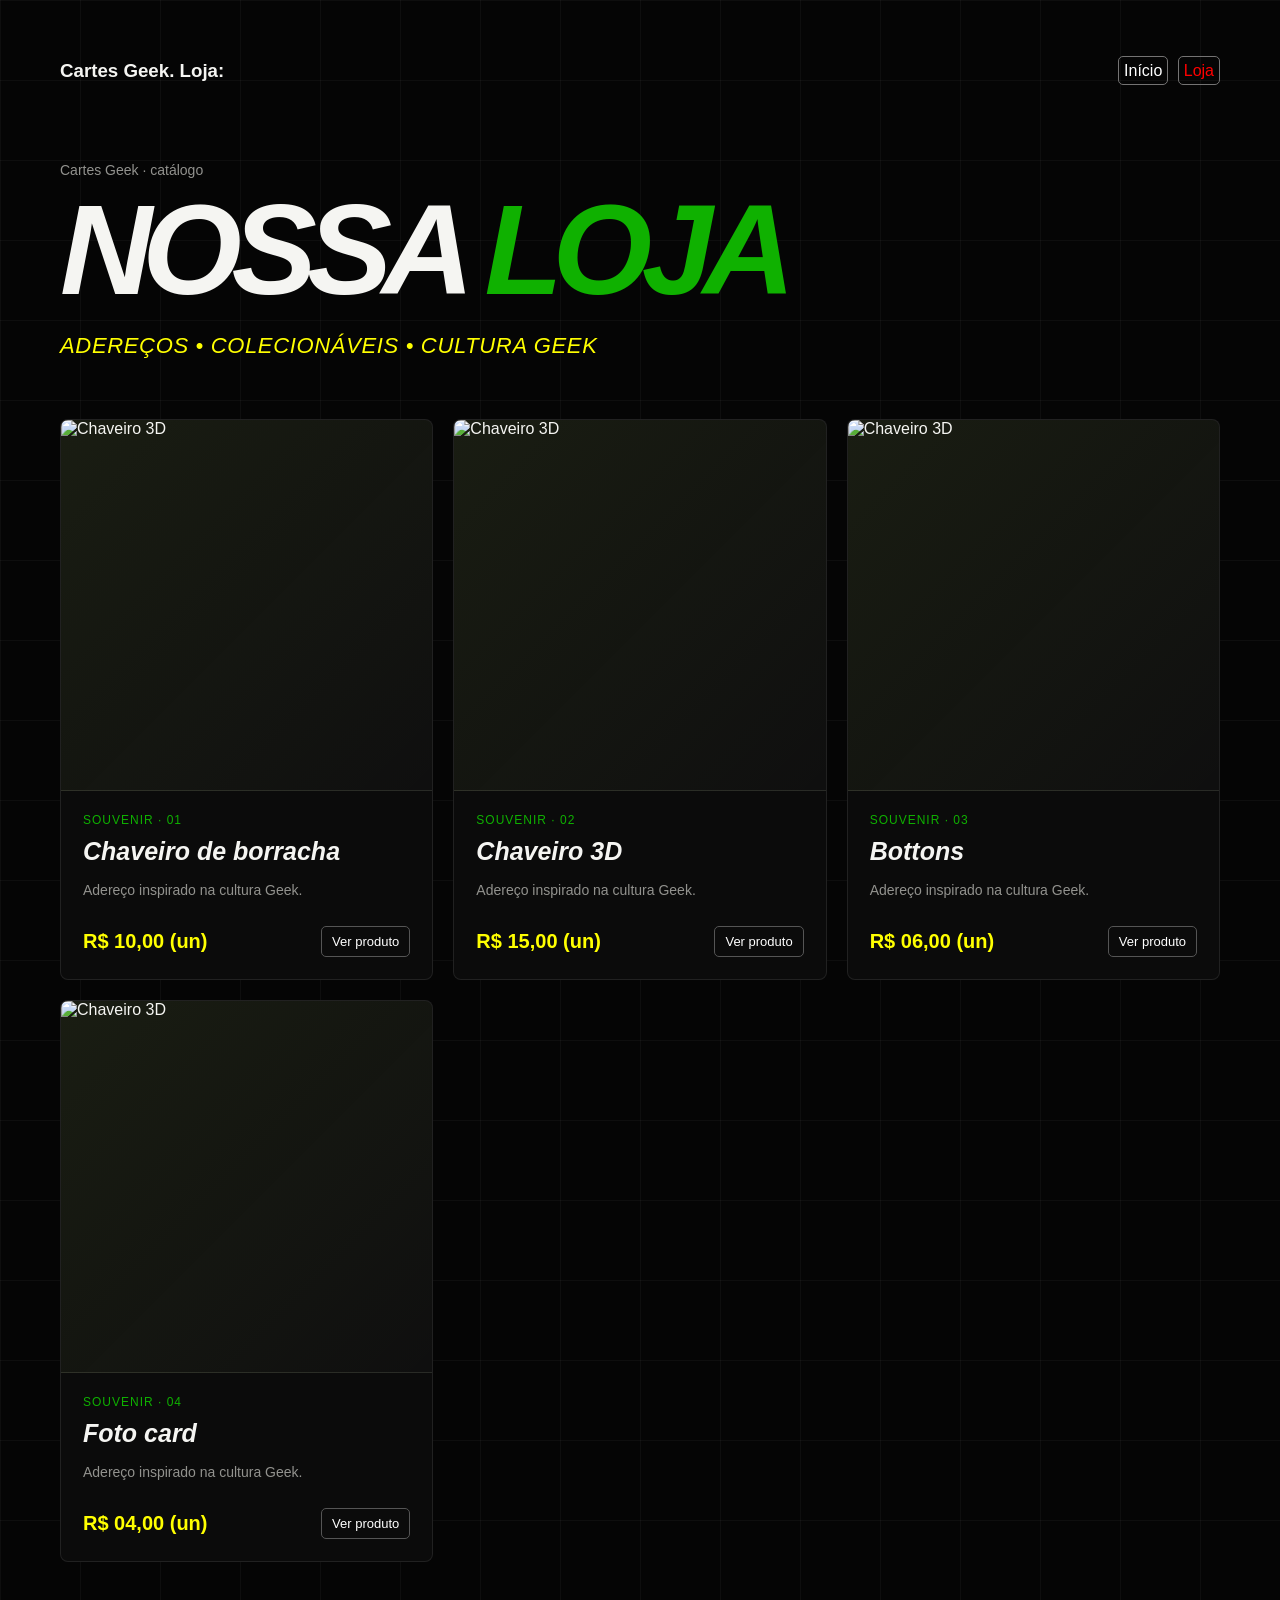
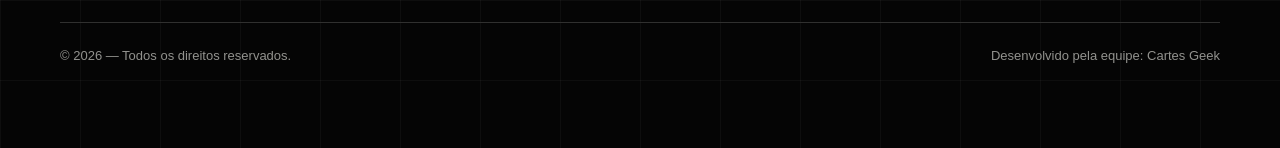
==== loja.html @ a24746be "Add files via upload" ====
<!DOCTYPE html>
<html lang="pt-BR">

<head>
  <meta charset="UTF-8">
  <meta name="viewport" content="width=device-width, initial-scale=1.0">
  
  <link rel="stylesheet" href="loja.css">
  
  <title>Cartes Geek | Loja</title>
</head>

<body>
  
  <!-- =========================
         TOPO
         ========================= -->
  
  <div class="stitle">
    
    <div class="caixa1">
      <h3 class="title">Cartes Geek. Loja:</h3>
    </div>
    
    <div class="caixa2">
      <nav>
        <a href="emprededorismo.html">Início</a>
        
        <a href="loja.html">
          <span class="ppagina">Loja</span>
        </a>
      </nav>
    </div>
    
  </div>
  
  
  <!-- =========================
         CABEÇALHO DA LOJA
         ========================= -->
  
  <main>
    
    <p class="projeto">
      Cartes Geek · catálogo
    </p>
    
    <h1 class="titulo-loja">
      NOSSA <span>LOJA</span>
    </h1>
    
    <p class="subtitulo">
      ADEREÇOS • COLECIONÁVEIS • CULTURA GEEK
    </p>
    
    
    <!-- =========================
             PRODUTOS
             ========================= -->
    
    <section class="produtos-grid">
      
      <div class="produto">
        
        <div class="produto-imagem">
          <img src="produto1.png" alt="Chaveiro 3D">
        </div>
        
        <div class="produto-info">
          <p class="categoria">SOUVENIR · 01</p>
          
          <h2>Chaveiro de borracha </h2>
          
          <p>
            Adereço inspirado na cultura Geek.
          </p>
          
          <div class="produto-bottom">
            <strong>R$ 10,00 (un)</strong>
            
            <a href="#" class="comprar">
              Ver produto
            </a>
          </div>
        </div>
        
      </div>
      
      
      <div class="produto">
        
        <div class="produto-imagem">
  <img src="produto2.png" alt="Chaveiro 3D">
</div>
        
        <div class="produto-info">
          <p class="categoria">SOUVENIR · 02</p>
          
          <h2>Chaveiro 3D</h2>
          
          <p>
            Adereço inspirado na cultura Geek.
          </p>
          
          <div class="produto-bottom">
            <strong>R$ 15,00 (un)</strong>
            
            <a href="#" class="comprar">
              Ver produto
            </a>
          </div>
        </div>
        
      </div>
      
      
      <div class="produto">
        
        <div class="produto-imagem">
  <img src="produto3.png" alt="Chaveiro 3D">
</div>
        
        <div class="produto-info">
          <p class="categoria">SOUVENIR · 03</p>
          
          <h2>Bottons</h2>
          
          <p>
            Adereço inspirado na cultura Geek.
          </p>
          
          <div class="produto-bottom">
            <strong>R$ 06,00 (un)</strong>
            
            <a href="#" class="comprar">
              Ver produto
            </a>
          </div>
        </div>
        
      </div>
      
      <div class="produto">
        
        <div class="produto-imagem">
  <img src="produto4.png" alt="Chaveiro 3D">
</div>
        
        <div class="produto-info">
          <p class="categoria">SOUVENIR · 04</p>
          
          <h2>Foto card</h2>
          
          <p>
            Adereço inspirado na cultura Geek.
          </p>
          
          <div class="produto-bottom">
            <strong>R$ 04,00 (un)</strong>
            
            <a href="#" class="comprar">
              Ver produto
            </a>
          </div>
        </div>
        
      </div>
    </section>
    
  </main>
  
  
  <!-- =========================
         FOOTER
         ========================= -->
  
  <hr>
  
  <footer>
    
    <div class="caixa1">
      <p>
        © 2026 — Todos os direitos reservados.
      </p>
    </div>
    
    <div class="caixa2">
      <p>
        Desenvolvido pela equipe: Cartes Geek
      </p>
    </div>
    
  </footer>
  
</body>

</html>
---- loja.css ----
:root {
    --bg: #050505;
    --panel: #0b0b0b;
    --text: #f5f5f2;
    --muted: #92928e;
    --line: rgba(255,255,255,.09);

    --lime: #c6f36b;
    --lime-dark: rgba(198,243,107,.13);

    --yellow: #ffff00;

    --max: 1240px;
}


/* =========================
   BASE
   ========================= */

* {
    box-sizing: border-box;
}


body {
    margin: 60px;

    background-color: var(--bg);

    background-image:
        linear-gradient(
            rgba(255,255,255,.035) 1px,
            transparent 1px
        ),
        linear-gradient(
            90deg,
            rgba(255,255,255,.035) 1px,
            transparent 1px
        );

    background-size: 80px 80px;

    color: var(--text);

    font-family: "DM Sans", sans-serif;
}


/* =========================
   TOPO
   ========================= */

.stitle {
    display: flex;

    width: 100%;

    justify-content: space-between;

    align-items: center;

    gap: 20px;
}


.caixa1 {
    text-align: left;

    flex: 1;
}


.caixa2 {
    text-align: right;

    flex: 1;
}


.title {
    margin: 0;
}


/* =========================
   NAVEGAÇÃO
   ========================= */

nav {
    text-align: right;
}


nav a {
    color: white;

    border: rgb(116, 115, 115) 1px solid;

    padding: 5px 5px;

    border-radius: 5px;

    transition: all 0.2s ease;

    text-decoration: none;

    margin-left: 5px;
}


nav a:hover {
    color: var(--lime);

    border-color: var(--lime);

    background-color: var(--lime-dark);
}


.ppagina {
    color: red;
}


/* =========================
   CABEÇALHO DA LOJA
   ========================= */

main {
    width: 100%;

    max-width: var(--max);

    margin: 80px auto 0;
}


.projeto {
    color: var(--muted);

    font-size: 14px;

    margin-bottom: 20px;
}


.titulo-loja {
    margin: 0;

    font-family: "Space Grotesk", sans-serif;

    font-size: clamp(60px, 10vw, 130px);

    line-height: .82;

    letter-spacing: -.08em;

    font-weight: 700;

    font-style: italic;

    text-transform: uppercase;
}


.titulo-loja span {
    color: #0fb100;
}


.subtitulo {
    color: var(--yellow);

    font-size: clamp(15px, 2vw, 22px);

    font-style: italic;

    margin-top: 30px;

    letter-spacing: .03em;
}


/* =========================
   PRODUTOS
   ========================= */

.produtos-grid {
    display: grid;

    grid-template-columns: repeat(3, 1fr);

    gap: 20px;

    margin-top: 60px;
}


.produto {
    background: var(--panel);

    border: 1px solid var(--line);

    border-radius: 8px;

    overflow: hidden;

    transition: .25s ease;
}


.produto:hover {
    border-color: var(--lime);

    transform: translateY(-5px);
}


/* =========================
   ÁREA DA IMAGEM
   ========================= */

.produto-imagem {
    width: 100%;

    aspect-ratio: 1 / 1;

    background:
        linear-gradient(
            135deg,
            rgba(198,243,107,.08),
            rgba(255,255,255,.015)
        );

    display: flex;

    align-items: center;

    justify-content: center;

    border-bottom: 1px solid var(--line);

    overflow: hidden;
}


.produto-imagem span {
    color: #555;

    font-size: 13px;

    letter-spacing: 2px;
}


/* IMAGEM: cabe inteira no quadrado, sem deformar */
.produto-imagem img {
    width: 100%;

    height: 100%;

    object-fit: contain;

    display: block;
}


/* =========================
   INFORMAÇÕES
   ========================= */

.produto-info {
    padding: 22px;
}


.categoria {
    color: #0fb100;

    font-size: 12px;

    letter-spacing: 1px;

    margin: 0 0 10px;
}


.produto-info h2 {
    margin: 0 0 10px;

    font-size: 25px;

    font-style: italic;
}


.produto-info > p:not(.categoria) {
    color: var(--muted);

    font-size: 14px;

    line-height: 1.5;

    margin-bottom: 25px;
}


/* =========================
   PREÇO + BOTÃO
   ========================= */

.produto-bottom {
    display: flex;

    align-items: center;

    justify-content: space-between;

    gap: 10px;
}


.produto-bottom strong {
    color: var(--yellow);

    font-size: 20px;
}


.comprar {
    color: white;

    border: 1px solid #555;

    padding: 7px 10px;

    border-radius: 5px;

    font-size: 13px;

    text-decoration: none;

    transition: .2s;
}


.comprar:hover {
    color: var(--lime);

    border-color: var(--lime);

    background: var(--lime-dark);
}


/* =========================
   LINHA
   ========================= */

hr {
    border: 0;

    border-top: 1px solid #30302f;

    margin: 60px 0 0;
}


/* =========================
   FOOTER
   ========================= */

footer {
    display: flex;

    width: 100%;

    justify-content: space-between;

    align-items: center;

    gap: 30px;

    padding: 25px 0;
}


footer .caixa1,
footer .caixa2 {
    flex: 1;
}


footer .caixa2 {
    text-align: right;
}


footer p {
    color: var(--muted);

    font-size: 13px;

    margin: 0;
}


/* =========================
   CELULAR
   ========================= */

@media (max-width: 700px) {

    body {
        margin: 0;

        padding: 25px 20px;

        background-size: 55px 55px;

        overflow-x: hidden;
    }


    /* TOPO */

    .stitle {
        width: 100%;

        display: flex;

        flex-direction: row;

        align-items: center;

        justify-content: space-between;

        gap: 15px;
    }


    .caixa1 {
        min-width: 0;

        flex: 1;
    }


    .caixa2 {
        flex: 0 0 auto;

        text-align: right;
    }


    nav {
        text-align: right;
    }


    nav a {
        font-size: 12px;

        padding: 4px 6px;

        white-space: nowrap;

        margin-left: 2px;
    }


    /* LOJA */

    main {
        margin-top: 60px;
    }


    .projeto {
        font-size: 12px;
    }


    .titulo-loja {
        font-size: clamp(55px, 17vw, 85px);

        line-height: .84;
    }


    .subtitulo {
        font-size: 14px;

        line-height: 1.3;

        margin-top: 25px;
    }


    /* PRODUTOS */

    .produtos-grid {
        grid-template-columns: 1fr;

        gap: 25px;

        margin-top: 40px;
    }


    .produto-imagem {
        aspect-ratio: 1 / 1;

        width: 100%;
    }


    .produto-info {
        padding: 18px;
    }


    .produto-info h2 {
        font-size: 22px;
    }


    /* FOOTER */

    footer {
        flex-direction: column;

        align-items: flex-start;

        gap: 5px;

        padding: 20px 0;
    }


    footer .caixa1,
    footer .caixa2 {
        width: 100%;

        text-align: left;
    }

}
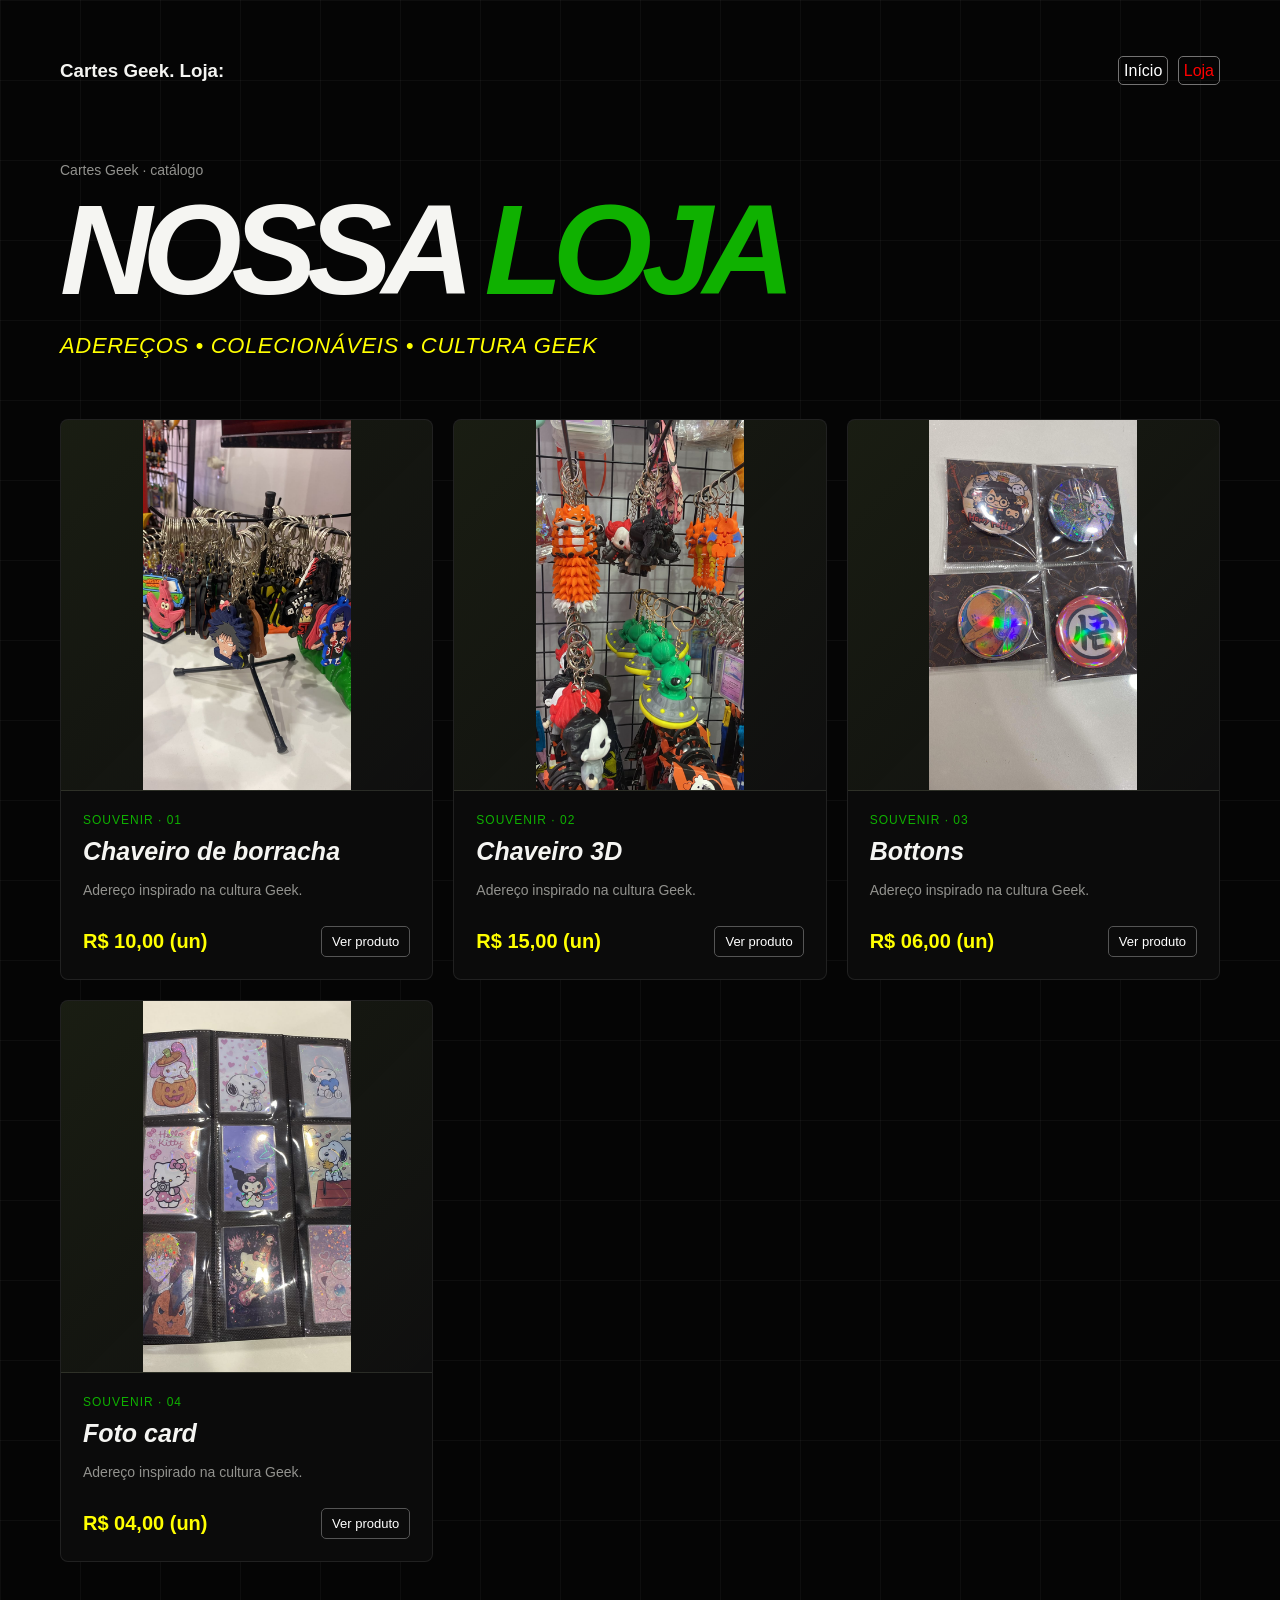
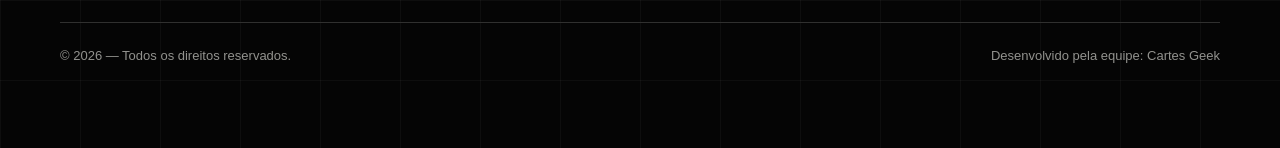
==== commit a6b1b8c8: "Replace PNG images with WEBP format in loja.html" ====
--- a/loja.html
+++ b/loja.html
@@ -24,7 +24,7 @@
     
     <div class="caixa2">
       <nav>
-        <a href="emprededorismo.html">Início</a>
+        <a href="index.html">Início</a>
         
         <a href="loja.html">
           <span class="ppagina">Loja</span>
@@ -63,7 +63,7 @@
       <div class="produto">
         
         <div class="produto-imagem">
-          <img src="produto1.png" alt="Chaveiro 3D">
+          <img src="produto1.webp" alt="Chaveiro 3D">
         </div>
         
         <div class="produto-info">
@@ -90,7 +90,7 @@
       <div class="produto">
         
         <div class="produto-imagem">
-  <img src="produto2.png" alt="Chaveiro 3D">
+  <img src="produto2.webp" alt="Chaveiro 3D">
 </div>
         
         <div class="produto-info">
@@ -117,7 +117,7 @@
       <div class="produto">
         
         <div class="produto-imagem">
-  <img src="produto3.png" alt="Chaveiro 3D">
+  <img src="produto3.webp" alt="Chaveiro 3D">
 </div>
         
         <div class="produto-info">
@@ -143,7 +143,7 @@
       <div class="produto">
         
         <div class="produto-imagem">
-  <img src="produto4.png" alt="Chaveiro 3D">
+  <img src="produto4.webp" alt="Chaveiro 3D">
 </div>
         
         <div class="produto-info">
@@ -194,4 +194,4 @@
   
 </body>
 
-</html>+</html>
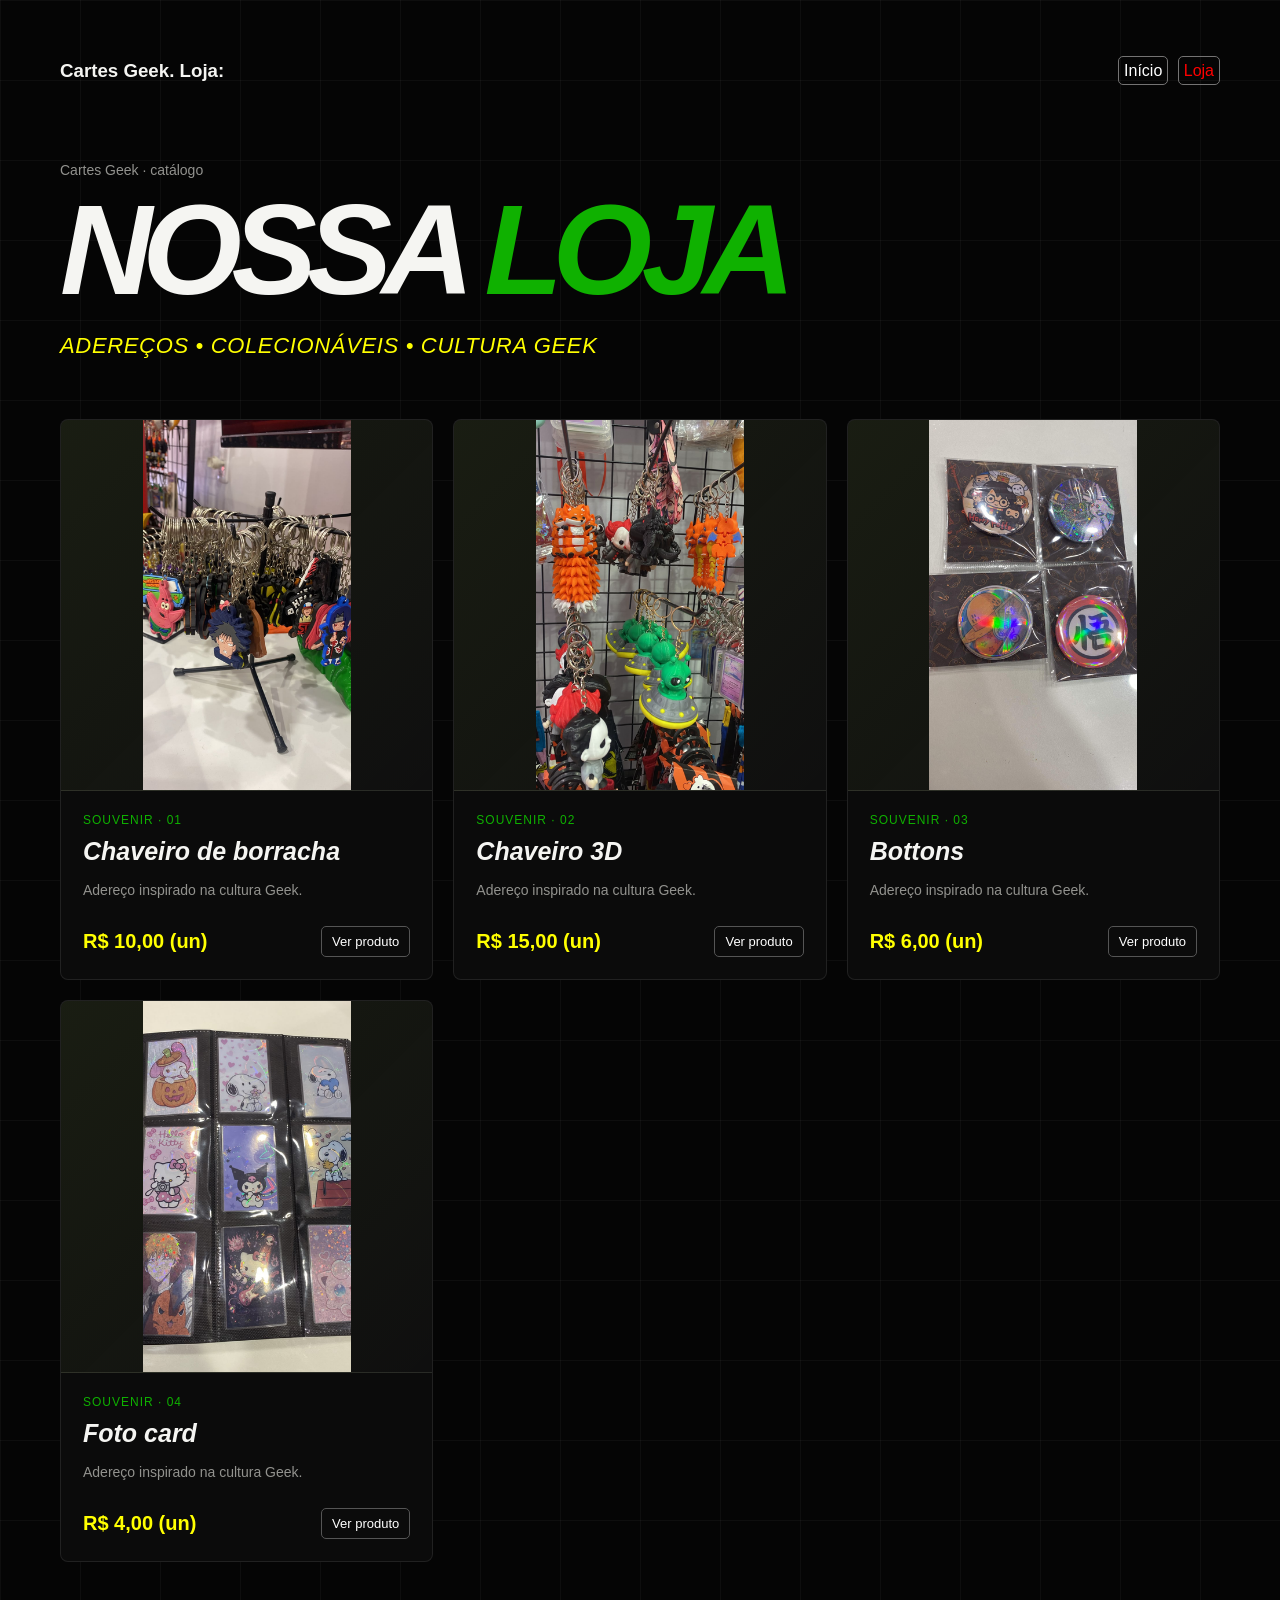
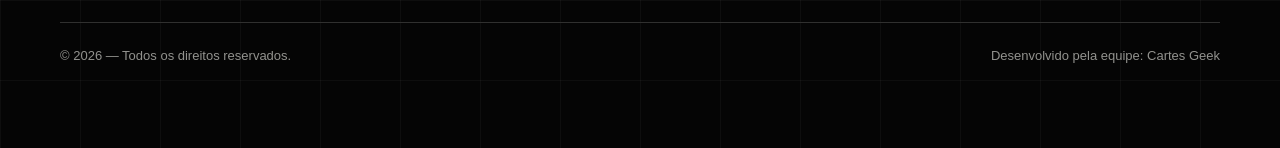
==== commit 25f1d7ae: "Fix product prices formatting in loja.html" ====
--- a/loja.html
+++ b/loja.html
@@ -130,7 +130,7 @@
           </p>
           
           <div class="produto-bottom">
-            <strong>R$ 06,00 (un)</strong>
+            <strong>R$ 6,00 (un)</strong>
             
             <a href="#" class="comprar">
               Ver produto
@@ -156,7 +156,7 @@
           </p>
           
           <div class="produto-bottom">
-            <strong>R$ 04,00 (un)</strong>
+            <strong>R$ 4,00 (un)</strong>
             
             <a href="#" class="comprar">
               Ver produto
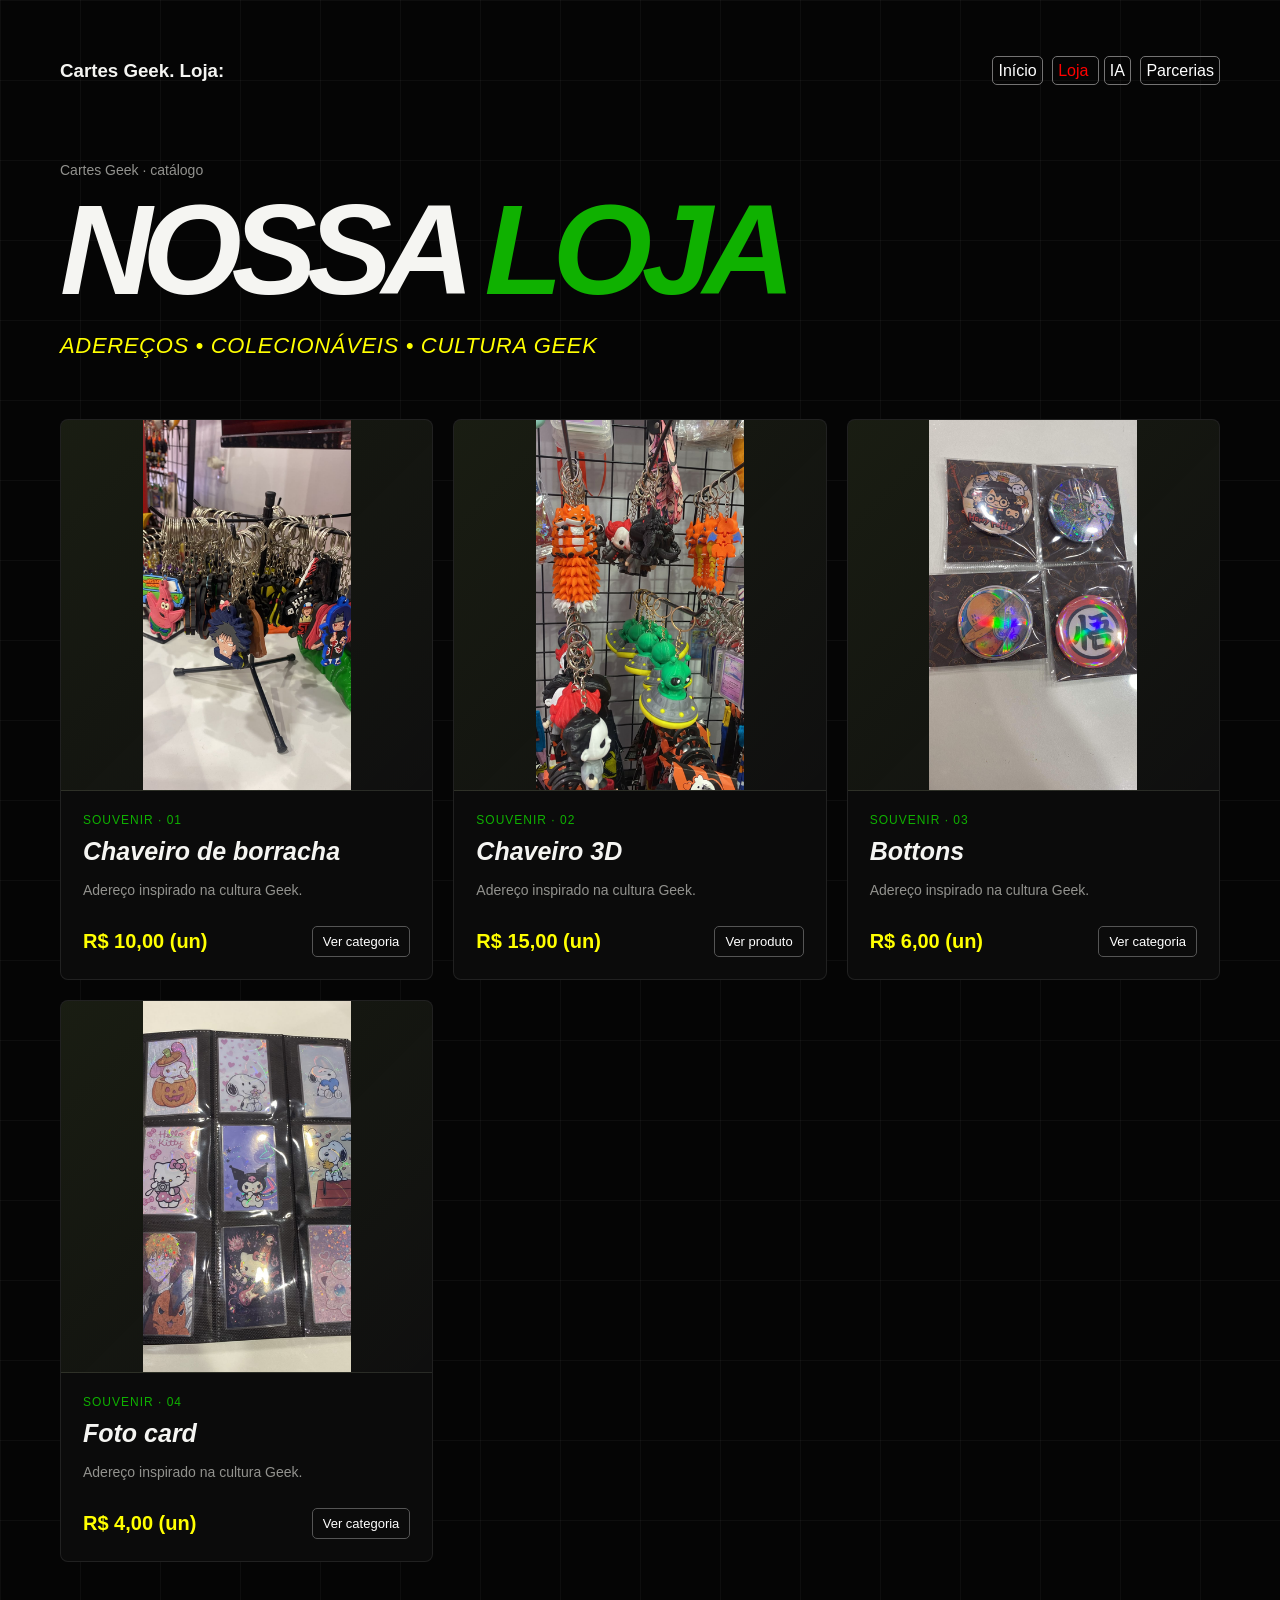
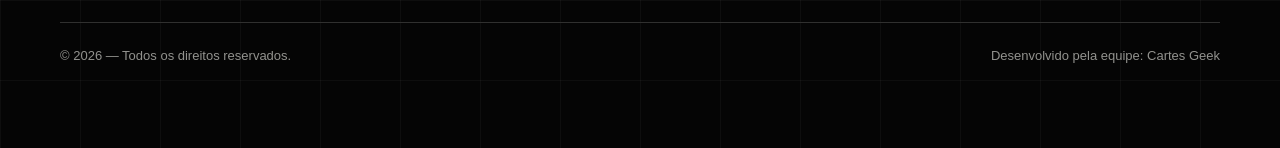
==== commit f66349e7: "Add files via upload" ====
--- a/loja.html
+++ b/loja.html
@@ -29,6 +29,12 @@
         <a href="loja.html">
           <span class="ppagina">Loja</span>
         </a>
+        <a href="ia.html">IA</a>
+        
+        <a href="parceiros.html">
+              Parcerias
+                </a>
+                
       </nav>
     </div>
     
@@ -78,7 +84,34 @@
           <div class="produto-bottom">
             <strong>R$ 10,00 (un)</strong>
             
-            <a href="#" class="comprar">
+            <a href="catalogo1.html" class="comprar">
+              Ver categoria
+            </a>
+          </div>
+        </div>
+        
+      </div>
+      
+      
+      <div class="produto">
+        
+        <div class="produto-imagem">
+  <img src="produto2.webp" alt="Chaveiro 3D">
+</div>
+        
+        <div class="produto-info">
+          <p class="categoria">SOUVENIR · 02</p>
+          
+          <h2>Chaveiro 3D</h2>
+          
+          <p>
+            Adereço inspirado na cultura Geek.
+          </p>
+          
+          <div class="produto-bottom">
+            <strong>R$ 15,00 (un)</strong>
+            
+            <a href="catalogo2.html" class="comprar">
               Ver produto
             </a>
           </div>
@@ -90,33 +123,6 @@
       <div class="produto">
         
         <div class="produto-imagem">
-  <img src="produto2.webp" alt="Chaveiro 3D">
-</div>
-        
-        <div class="produto-info">
-          <p class="categoria">SOUVENIR · 02</p>
-          
-          <h2>Chaveiro 3D</h2>
-          
-          <p>
-            Adereço inspirado na cultura Geek.
-          </p>
-          
-          <div class="produto-bottom">
-            <strong>R$ 15,00 (un)</strong>
-            
-            <a href="#" class="comprar">
-              Ver produto
-            </a>
-          </div>
-        </div>
-        
-      </div>
-      
-      
-      <div class="produto">
-        
-        <div class="produto-imagem">
   <img src="produto3.webp" alt="Chaveiro 3D">
 </div>
         
@@ -132,8 +138,8 @@
           <div class="produto-bottom">
             <strong>R$ 6,00 (un)</strong>
             
-            <a href="#" class="comprar">
-              Ver produto
+            <a href="catalogo3.html" class="comprar">
+              Ver categoria
             </a>
           </div>
         </div>
@@ -158,9 +164,9 @@
           <div class="produto-bottom">
             <strong>R$ 4,00 (un)</strong>
             
-            <a href="#" class="comprar">
-              Ver produto
-            </a>
+            <a href="catalogo4.html" class="comprar">
+              Ver categoria
+                </a>
           </div>
         </div>
         
@@ -194,4 +200,4 @@
   
 </body>
 
-</html>
+</html>
